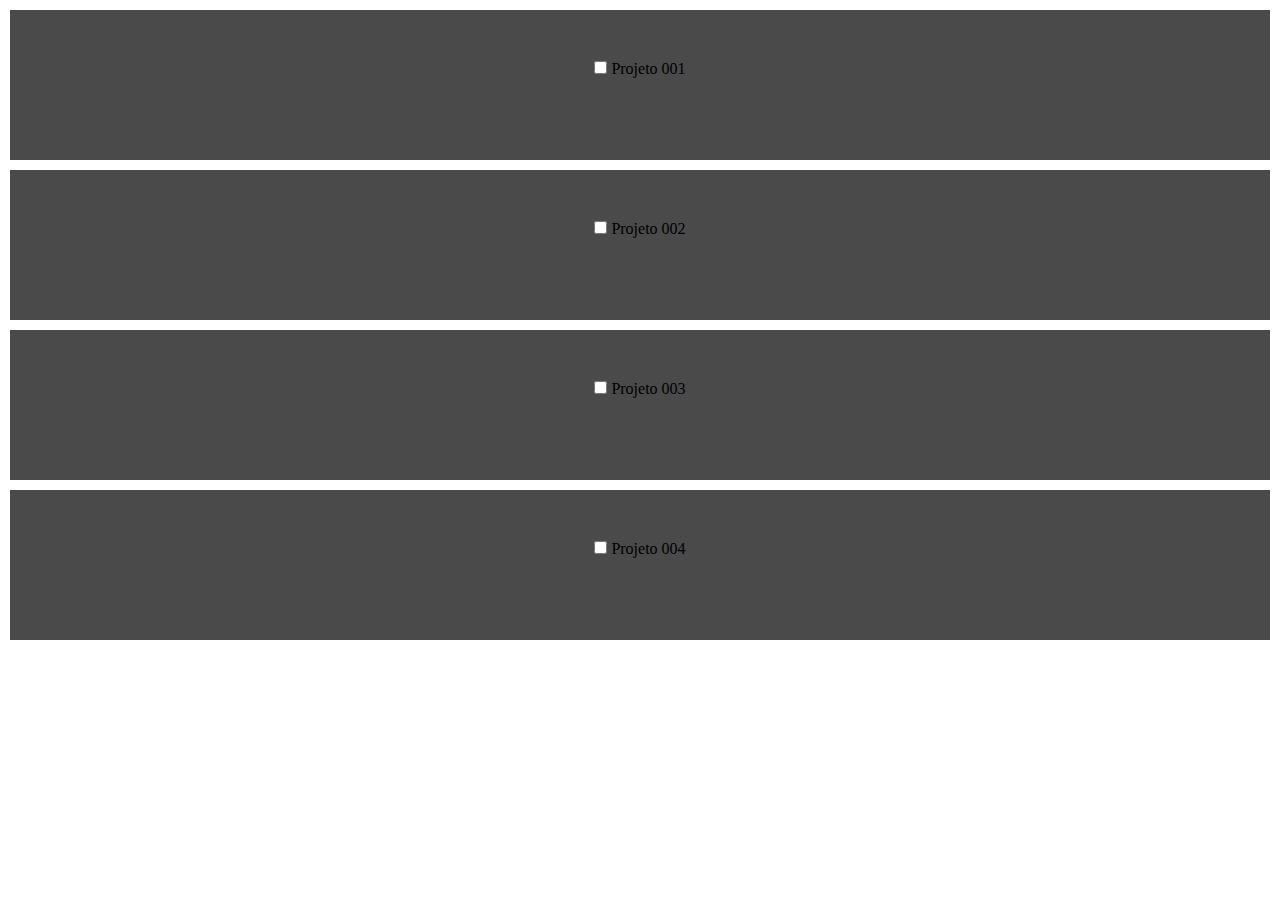
==== projeto004/index.html @ d2afdd8c "Primeiro commit" ====
<!doctype html>
<html lang="pt-br">
    <head>
        
        <meta charset="UTF-8">
        <title>Projeto 004</title>
        <link rel="stylesheet" href="_css/normalize.css" />

        <link rel="stylesheet" href="_css/estilo.css" />
       
    
    </head>
      
    <body>
     <form action="">
         <div class="01">
          <label for="01"><input type="checkbox" id="01"  /> <a>Projeto 001 </a></label> 
         </div>
         
         <div class="02">
         <label for="02"><input type="checkbox" id="02"  /> <a>Projeto 002</a></label>
         </div>
         
        <div class="03">     
         <label for="03"><input type="checkbox" id="03"  /> <a>Projeto 003</a></label>
         </div>
            
        <div class="04">    
         <label for="04"><input type="checkbox" id="04"  /> <a>Projeto 004</a></label> 
         </div>
    </form>
    
      
</body>
</html>
---- projeto004/_css/estilo.css ----
body{
    text-align: center;
}
div{
    padding: 50px;
    background-color: #4a4a4a;
    margin: 10px;
    height: 50px;
}

input[type=checkbox] {


}
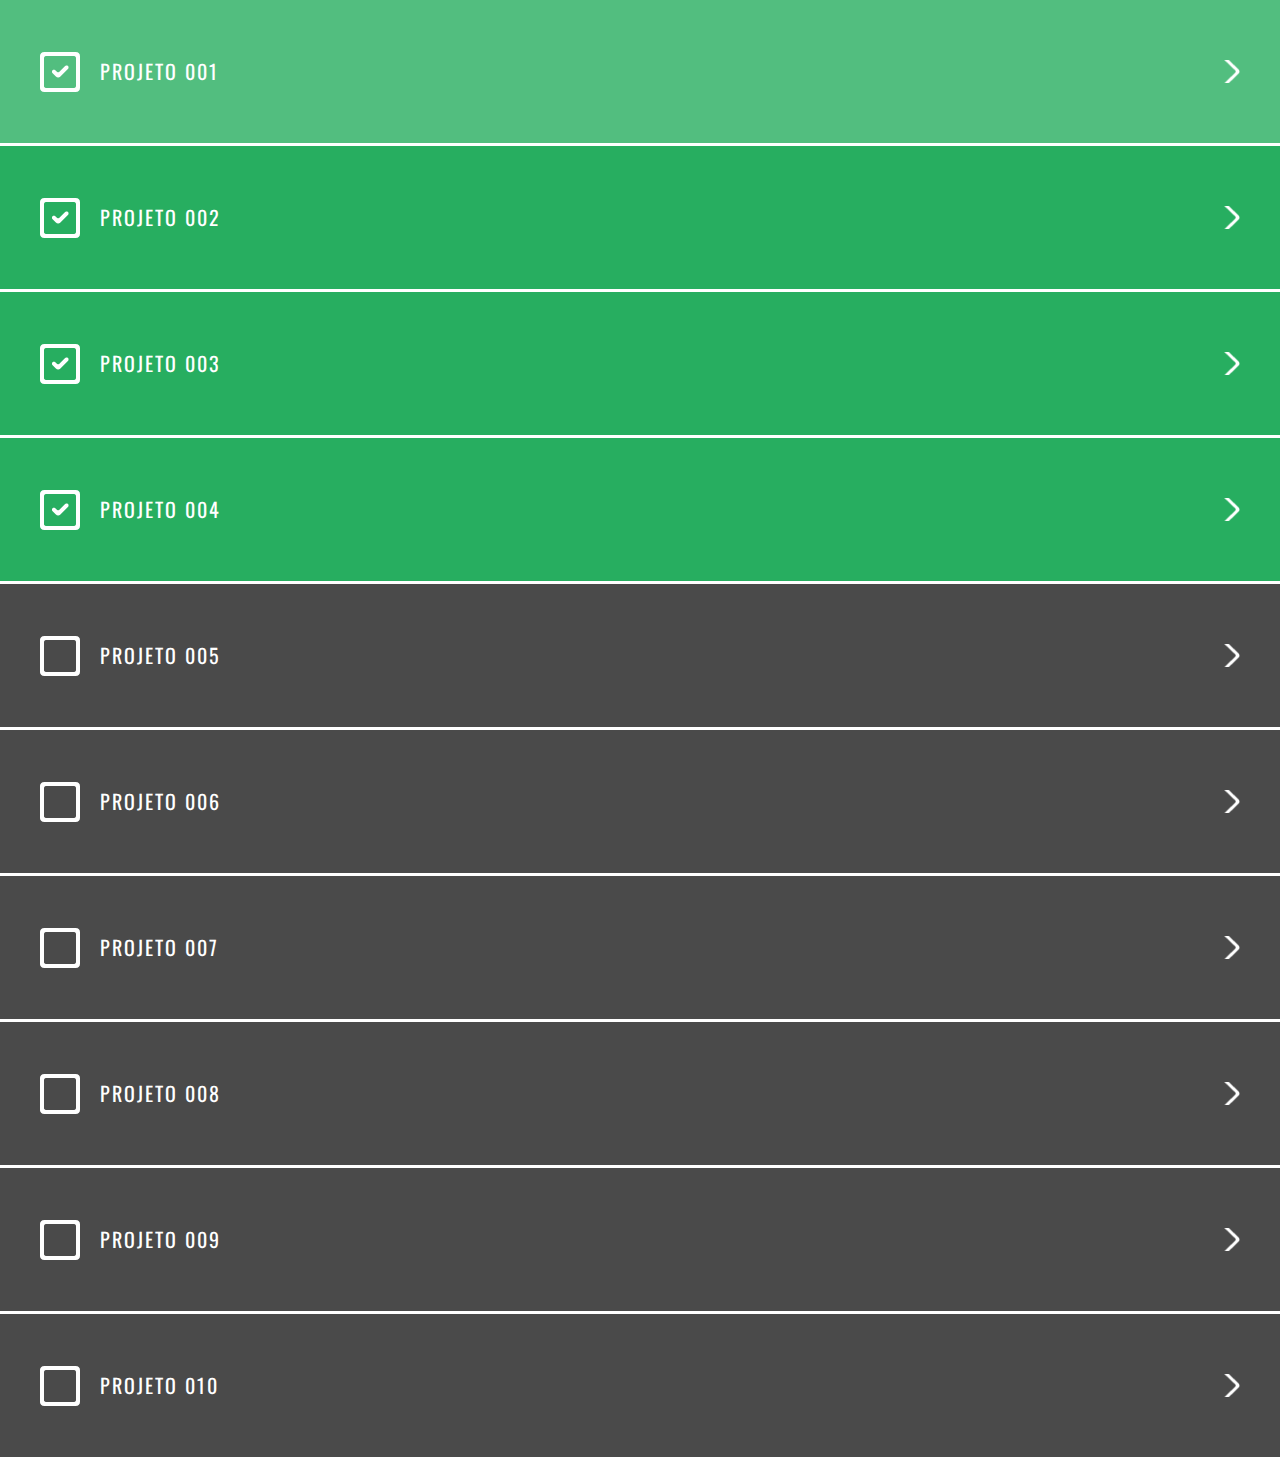
==== commit c475f070: "Porjetos 004 atualizados" ====
--- a/projeto004/index.html
+++ b/projeto004/index.html
@@ -5,31 +5,26 @@
         <meta charset="UTF-8">
         <title>Projeto 004</title>
         <link rel="stylesheet" href="_css/normalize.css" />
-
+        <link href="https://fonts.googleapis.com/css?family=Oswald:500" rel="stylesheet">
         <link rel="stylesheet" href="_css/estilo.css" />
        
     
     </head>
       
     <body>
-     <form action="">
-         <div class="01">
-          <label for="01"><input type="checkbox" id="01"  /> <a>Projeto 001 </a></label> 
-         </div>
-         
-         <div class="02">
-         <label for="02"><input type="checkbox" id="02"  /> <a>Projeto 002</a></label>
-         </div>
-         
-        <div class="03">     
-         <label for="03"><input type="checkbox" id="03"  /> <a>Projeto 003</a></label>
-         </div>
-            
-        <div class="04">    
-         <label for="04"><input type="checkbox" id="04"  /> <a>Projeto 004</a></label> 
-         </div>
-    </form>
-    
-      
+        <ul>
+            <li class ="feito"><a href="../projeto001/">Projeto 001</a></li>
+            <li class="feito"><a href="../projeto002/">Projeto 002</a></li>
+            <li class="feito"><a href="../projeto003/">Projeto 003</a></li>
+            <li class="feito"><a href="../projeto004/">Projeto 004</a></li>
+            <li><a href="../projeto005/">Projeto 005</a></li>
+            <li><a href="../projeto006/">Projeto 006</a></li>
+            <li><a href="../projeto007/">Projeto 007</a></li>
+            <li><a href="../projeto008/">Projeto 008</a></li>
+            <li><a href="../projeto009/">Projeto 009</a></li>
+            <li><a href="../projeto010/">Projeto 010</a></li>
+        
+        </ul>
+             
 </body>
 </html>
--- a/projeto004/_css/estilo.css
+++ b/projeto004/_css/estilo.css
@@ -1,14 +1,45 @@
-body{
-    text-align: center;
+ul{
+    padding: 0px;
+    margin: 0px;
 }
-div{
-    padding: 50px;
+li{
+    list-style-type: none;
     background-color: #4a4a4a;
-    margin: 10px;
-    height: 50px;
+    margin-bottom: 3px;
+    padding: 60px 40px 60px 100px;/*mover a palavra projeto*/
+    background-image: url(../_imagens/done---1477--copy-3.png);/*criando as caixas como Bg*/
+    background-repeat: no-repeat;
+    background-position: 40px/*posicionando a caixa*/;
+    
+    
+
+    
+}
+li:hover{
+    background-color: #6e6e6e;
+   
 }
 
-input[type=checkbox] {
 
+a{
+    color: #fff;
+    text-decoration: none;
+    display: block;
+    background-image: url(../_imagens/arrow-right---336-.png);
+    background-repeat: no-repeat;
+    background-position: right center;
+    font-family: 'Oswald',sans-serif;
+    font-size: 20px;
+    text-transform: uppercase;
+    letter-spacing: 2px;
+    -webkit-font-smoothing:antialiased;
+    
+}
+li.feito{
+    background-color: #27ae60;
+    background-image: url(../_imagens/done---1477-.png);
+}
 
-}
+li.feito:hover{
+    background-color: #52be7f;
+}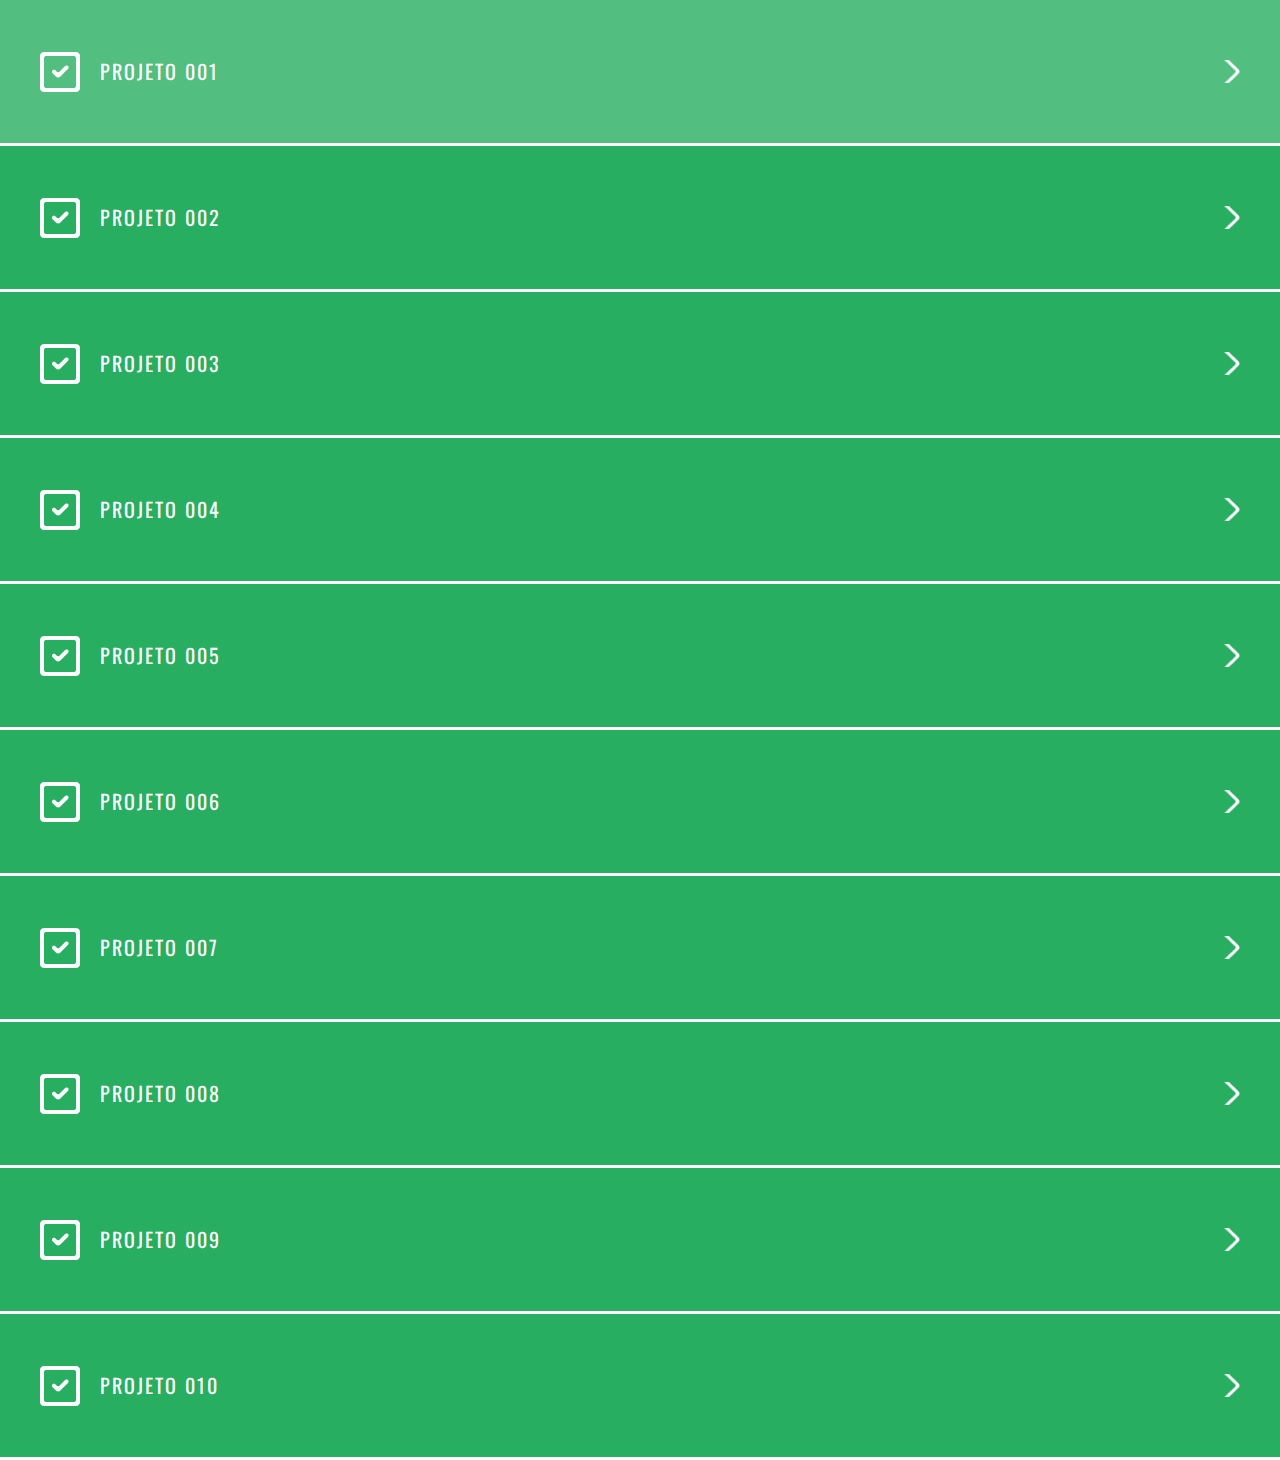
==== commit 2b86570d: "Atualização" ====
--- a/projeto004/index.html
+++ b/projeto004/index.html
@@ -13,16 +13,16 @@
       
     <body>
         <ul>
-            <li class ="feito"><a href="../projeto001/">Projeto 001</a></li>
-            <li class="feito"><a href="../projeto002/">Projeto 002</a></li>
-            <li class="feito"><a href="../projeto003/">Projeto 003</a></li>
-            <li class="feito"><a href="../projeto004/">Projeto 004</a></li>
-            <li><a href="../projeto005/">Projeto 005</a></li>
-            <li><a href="../projeto006/">Projeto 006</a></li>
-            <li><a href="../projeto007/">Projeto 007</a></li>
-            <li><a href="../projeto008/">Projeto 008</a></li>
-            <li><a href="../projeto009/">Projeto 009</a></li>
-            <li><a href="../projeto010/">Projeto 010</a></li>
+            <li class ="feito"><a href="../projeto001/index.html">Projeto 001</a></li>
+            <li class="feito"><a href="../projeto002/index.html">Projeto 002</a></li>
+            <li class="feito"><a href="../projeto003/index.html">Projeto 003</a></li>
+            <li class="feito"><a href="../projeto004/index.html">Projeto 004</a></li>
+            <li class="feito"><a href="../projeto005/index.html">Projeto 005</a></li>
+            <li class="feito"><a href="../projeto006/index.html">Projeto 006</a></li>
+            <li class="feito"><a href="../projeto007/index.html">Projeto 007</a></li>
+            <li class="feito"><a href="../projeto008/index.html">Projeto 008</a></li>
+            <li class="feito"><a href="../projeto009/index.html">Projeto 009</a></li>
+            <li class="feito"><a href="../projeto010/index.html">Projeto 010</a></li>
         
         </ul>
              
